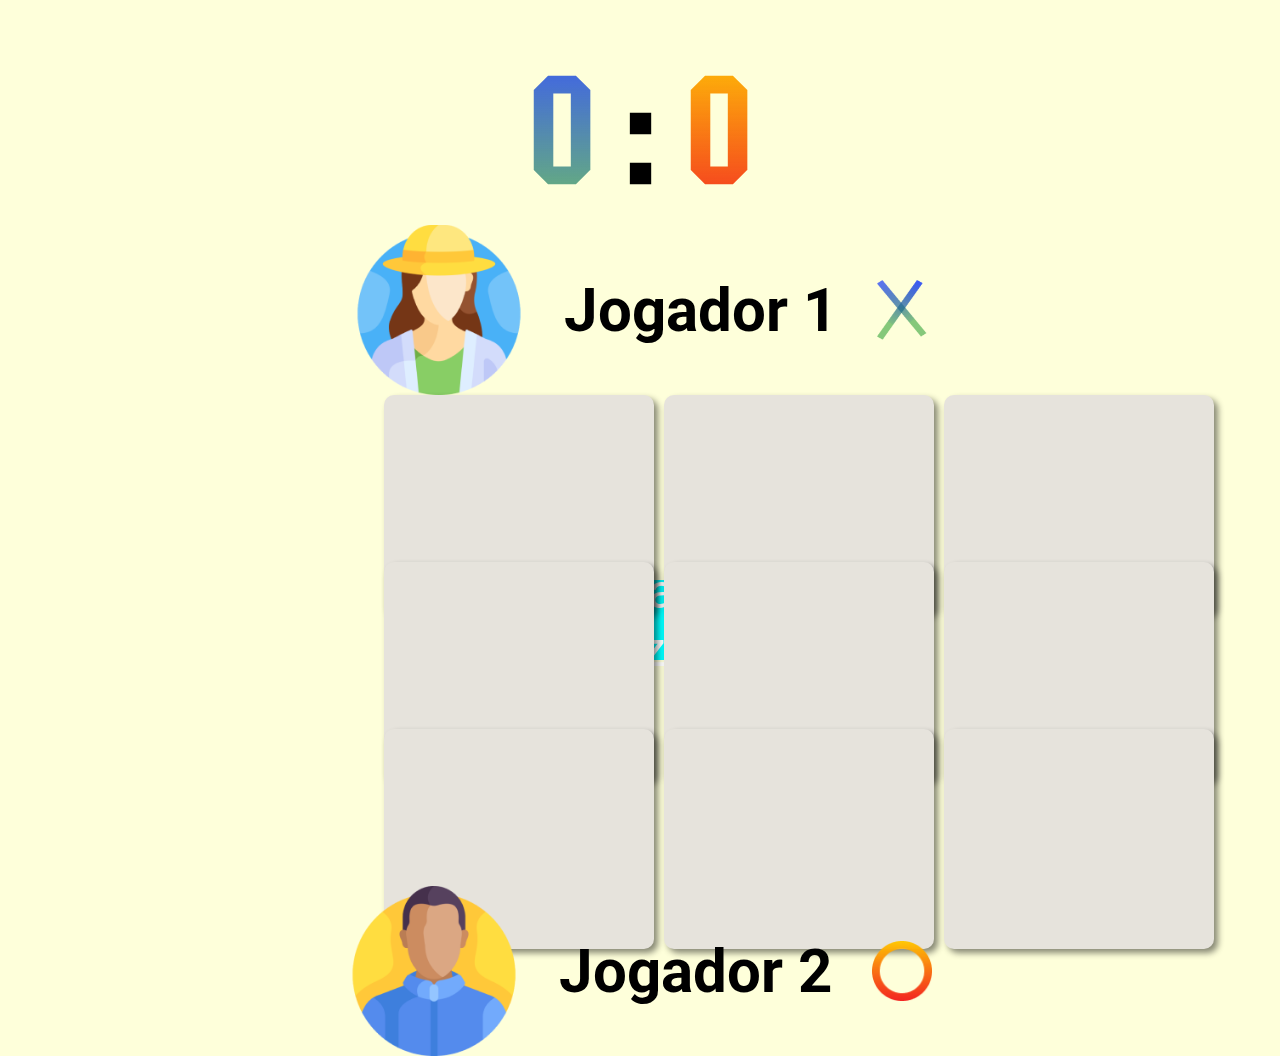
==== jogadores/jogadorXjogador.html @ dd8d2f93 "Tentando fazer jogador X maquina e arrumando alguns detalhes" ====
<!DOCTYPE html>
<html lang="en">
<head>
    <meta charset="UTF-8">
    <meta http-equiv="X-UA-Compatible" content="IE=edge">
    <meta name="viewport" content="width=device-width, initial-scale=1.0">
    
    <link rel="stylesheet" href="styleJogadores.css" />

        <link rel="preconnect" href="https://fonts.googleapis.com">
        <link rel="preconnect" href="https://fonts.gstatic.com" crossorigin>

        <link href="https://fonts.googleapis.com/css2?family=Iceberg&family=Iceland&family=Roboto&display=swap" rel="stylesheet">
        
        <script src="script.js" defer></script>
    
    <title>Jogo da velha</title>
</head>


<body>
    <div id="telaReiniciar">
        <div class="containerReiniciar">
            <h1 id="statusJogo"></h1>
            <div class="containerBotoes">
                <button class="botao" id="pararJogar">
                    Parar de jogar
                </button>
                <button class="botao" id="continuarJogar" onclick="jogarNovamente()">
                    Jogar novamente
                </button>
            </div>
        </div>
    </div>
    <header class="placar">
        <h2 class="placarJogador1" id="placarJogador1">0</h2>
        <h2 class="divisaoPlacar">:</h2>
        <h2 class="placarJogador2" id="placarJogador2">0</h2>
    </header>
    
    <main class="container">
        <div class="jogador 1">
            <img class="imgjogador" src="../img/womanB1.png" alt="">
            <h3>Jogador 1</h3>
            <img class="imgSimbX" src="../img/X.png" alt="">
            <div class="vezJogar" id="x">
                <p>Sua vez</p>
            </div>
        </div>

        <div class="tabuleiro">
            <div class="celula" id="0"></div>
            <div class="celula" id="1"></div>
            <div class="celula" id="2"></div>
            <div class="celula" id="3"></div>
            <div class="celula" id="4"></div>
            <div class="celula" id="5"></div>
            <div class="celula" id="6"></div>
            <div class="celula" id="7"></div>
            <div class="celula" id="8"></div>
        </div>

        <div class="jogador 2">
            <img class="imgjogador" src="../img/manY2.png" alt="">
            <h3>Jogador 2</h3>
            <img class="imgSimbO" src="../img/O.png" alt="">
            <div class="vezJogar" id="o">
                <p>Sua vez</p>
            </div>
        </div>

    </main>
    
</body>
</html>
---- jogadores/styleJogadores.css ----
* {
    padding: 0;
    margin: 0;
    box-sizing: border-box;
}

body {
    width: 100vw;
    height: 100vh;
    display: flex;
    align-items: center;
    justify-content: center;
    flex-direction: column;
    background-color: #fbff0025;
}

/* .titulo {
    height: 15%;
    font-family: "Franklin Gothic Medium", "Arial Narrow", Arial, sans-serif;
    font-size: 35px;
    background-image: linear-gradient(to top, blue, red);
    -webkit-background-clip: text;
    -webkit-text-fill-color: transparent;
} */

/* * PONTUAÇÃO */
header{
    height: 20vh;
    width: 100%;
    display: flex;
    align-items: flex-end;
    justify-content: center;
    font-size: 100px;
    font-family: 'Iceberg', cursive;
    gap: 20px;
}

.placarJogador1{
    background-image: linear-gradient(to top, #0D921A99, #3A58F5);
    -webkit-background-clip: text;
    -webkit-text-fill-color: transparent;
}

.placarJogador2{
    background-image: linear-gradient(to top, #F10808DD, #FFC804);
    -webkit-background-clip: text;
    -webkit-text-fill-color: transparent;
}


/* * MAIN - RESTANTE */
.container {
    width: 100%;
    height: 100%;
    display: flex;
    justify-content: space-around;
    align-items: center;
    flex-direction: row;
}

.tabuleiro {
    min-height: 78%;
    min-width: 40%;
    display: grid;
    grid-gap: 10px;
    grid-template-columns: repeat(3, 1fr);
    grid-auto-rows: minmax(100px, 1fr);
    grid-template-areas:
        "celula1 celula2 celula3"
        "celula4 celula5 celula6"
        "celula7 celula8 celula9";
}
.celula {
    width: 370px;
    height: 320px;
    border: 2px;
    background-color: #E6E3DC;
    border-radius: 10px;
    /* border: 5px solid #81830148; */
    display: flex;
    align-items: center;
    justify-content: center;
    font-family: "Segoe UI", Tahoma, Geneva, Verdana, sans-serif;
    font-size: 5rem;
    box-shadow: 4px 4px 6px #00000077;
}

.celula:hover {
    box-shadow: 8px 8px 10px #222221AA;
}

.celula:nth-child(1) {
    grid-area: celula1;
}
.celula:nth-child(2) {
    grid-area: celula2;
}
.celula:nth-child(3) {
    grid-area: celula3;
}
.celula:nth-child(4) {
    grid-area: celula4;
}
.celula:nth-child(5) {
    grid-area: celula5;
}
.celula:nth-child(6) {
    grid-area: celula6;
}
.celula:nth-child(7) {
    grid-area: celula7;
}
.celula:nth-child(8) {
    grid-area: celula8;
}
.celula:nth-child(9) {
    grid-area: celula9;
}

/* * JOGADOR */

.jogador{
    display: flex;
    align-items: center;
    justify-content: center;
    flex-direction: column;
    gap: 40px;
}

.jogador .imgjogador{
    width: 370px;
    height: 370px;
}

.jogador h3{
    font-size: 60px;
    font-family: 'Roboto', sans-serif;
}

.jogador .imgSimbX{
    width: 60px;
    height: 70px;
}

.jogador .imgSimbO{
    width: 80px;
    height: 80px;
}

.vezJogar{
    background-color: aqua;
    width: 200px;
    height: 70px;
    display: none;
    align-items: center;
    justify-content: center;
    position: absolute;
    bottom: 240px;
    z-index: -2;
    
}

#x{
    display: flex;
}
.vezJogar p{
    font-size: 50px;
    font-family: 'Roboto', sans-serif;
    color: white;
}


/* PARTE DE REINICIAR JOGO */
#telaReiniciar {
    height: 100vh;
    width: 100vw;
    opacity: 0.9;
    display: none;
    position: absolute;
    background-color: #000000ff;
}

.containerReiniciar {
    width: 100vw;
    height: 100vh;
    display: flex;
    align-items: center;
    justify-content: center;
    flex-direction: column;
    gap: 35px;
}

#statusJogo {
    width: 90%;
    height: 10%;
    font-size: 100px;
    color: white;
    display: flex;
    align-items: center;
    justify-content: center;
}

.containerBotoes {
    width: 90%;
    height: 30%;
    display: flex;
    align-items: center;
    justify-content: center;
    flex-direction: row;
    gap: 120px;
}

.botao {
    width: 300px;
    height: 150px;
    font-size: 50px;
}

@media (max-width: 1900px){
    .container {
        width: 100%;
        height: 70%;
        display: flex;
        justify-content: space-around;
        align-items: center;
        flex-direction: column;
    }

    .tabuleiro {
        height: 10vh;
        width: 10vw;
        grid-gap: 10px;
    }
    .celula {
        width: 270px;
        height: 220px;
    }

    .jogador{
        display: flex;
        flex-direction: row;
        gap: 40px;
        height: 300px;
    }

    .jogador .imgjogador{
        width: 170px;
        height: 170px;
    }
    
    .jogador h3{
        font-size: 60px;
        font-family: 'Roboto', sans-serif;
    }
    
    .jogador .imgSimbX{
        width: 50px;
        height: 60px;
    }
    
    .jogador .imgSimbO{
        width: 60px;
        height: 60px;
    }

    .vezJogar{
        background-color: aqua;
        width: 100px;
        height: 80px;
        display: none;
        align-items: center;
        justify-content: center;
      
        /* z-index: -2; */
        
    }
    

}
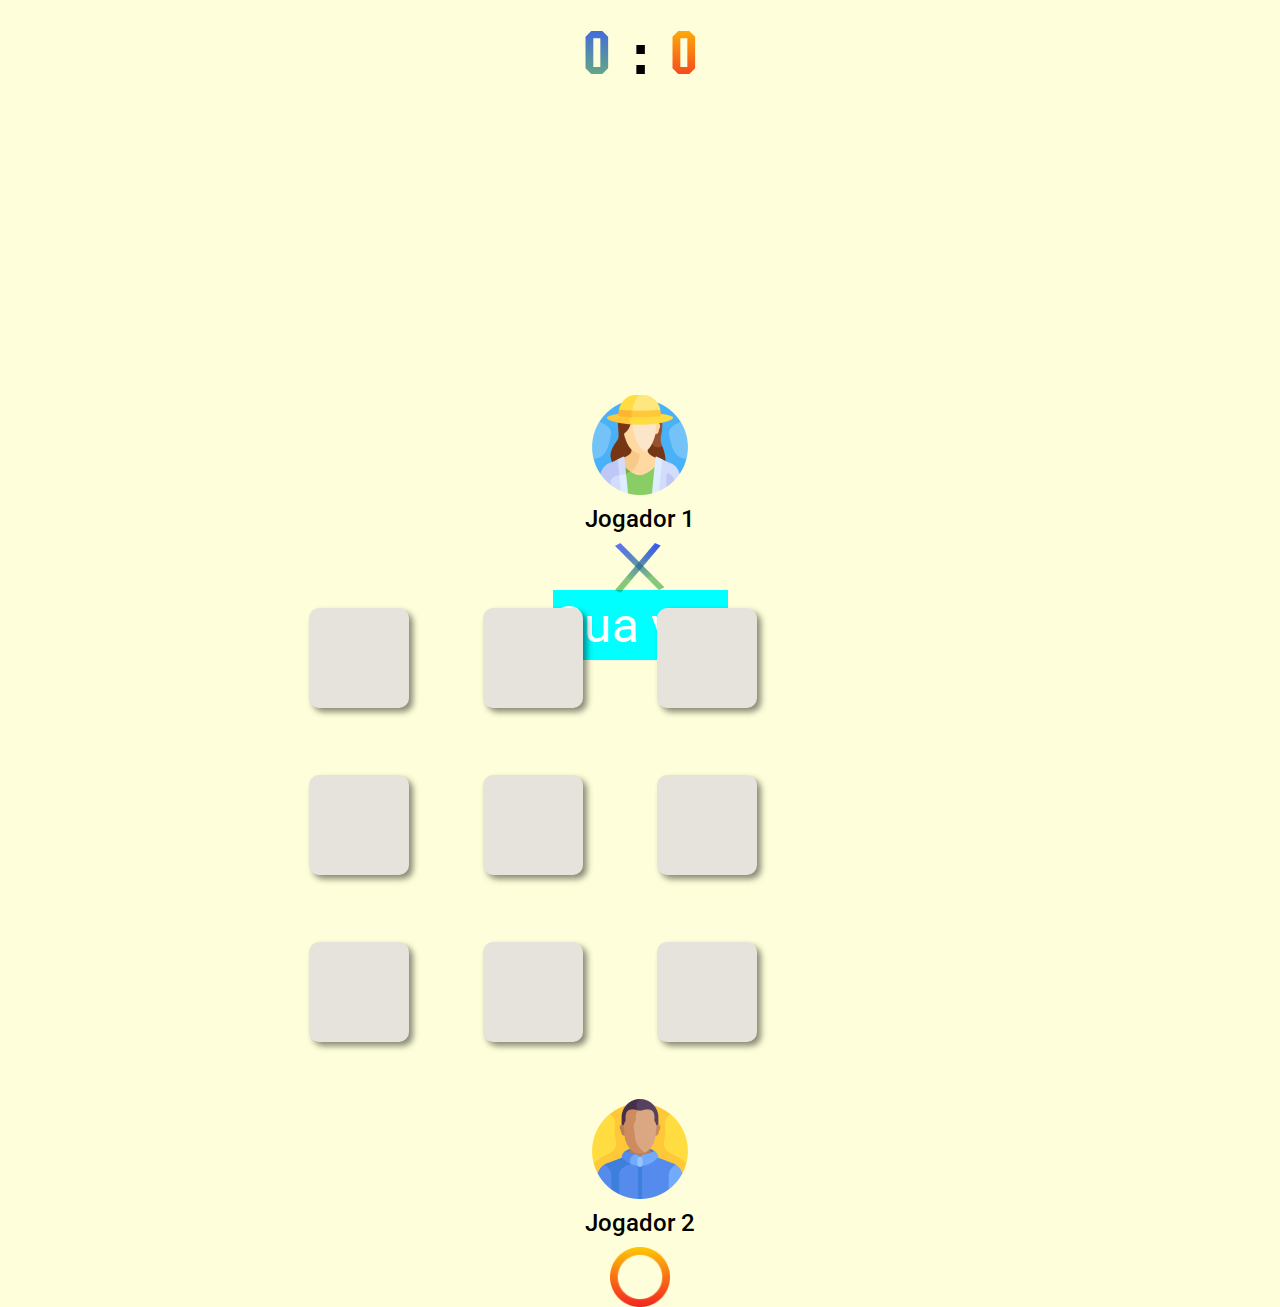
==== commit 3c8f1996: "responsividade tela jogadorxjogador" ====
--- a/jogadores/jogadorXjogador.html
+++ b/jogadores/jogadorXjogador.html
@@ -11,7 +11,7 @@
         <link rel="preconnect" href="https://fonts.gstatic.com" crossorigin>
 
         <link href="https://fonts.googleapis.com/css2?family=Iceberg&family=Iceland&family=Roboto&display=swap" rel="stylesheet">
-        
+
         <script src="script.js" defer></script>
     
     <title>Jogo da velha</title>
@@ -39,7 +39,7 @@
     </header>
     
     <main class="container">
-        <div class="jogador 1">
+        <div class="jogador 1" id="jogador-1">
             <img class="imgjogador" src="../img/womanB1.png" alt="">
             <h3>Jogador 1</h3>
             <img class="imgSimbX" src="../img/X.png" alt="">
@@ -60,7 +60,7 @@
             <div class="celula" id="8"></div>
         </div>
 
-        <div class="jogador 2">
+        <div class="jogador 2" id="jogador-2">
             <img class="imgjogador" src="../img/manY2.png" alt="">
             <h3>Jogador 2</h3>
             <img class="imgSimbO" src="../img/O.png" alt="">
--- a/jogadores/styleJogadores.css
+++ b/jogadores/styleJogadores.css
@@ -217,63 +217,103 @@
 }
 
 @media (max-width: 1900px){
+
     .container {
         width: 100%;
         height: 70%;
         display: flex;
-        justify-content: space-around;
+        flex-direction: column;
         align-items: center;
+    }    
+
+    /* #telaReiniciar {
+        width: 100vw;
+        height: 100vh;
+        display: flex;
+        align-items: center;
+    }
+        .containerBotoes{
+            display: flex;
+            flex-direction: column;
+            align-items: center;
+            justify-content: space-between;
+        }
+        .botao {
+            width: 250px;
+        } */
+
+    .placar {
+        width: 5%;
+        height: 5%;
+        /* clear: both; */
+        position: absolute;
+        font-size: 40px;
+        margin: 0;
+        top: 0;
+        margin-top: 45px;
+        /* margin-bottom: 60px; */
+    }
+
+    .tabuleiro {
+        width: 10%;
+        height: 20%;
+        grid-gap: 10px;
+        margin-right: 150px;
+    }
+    .celula {
+        width: 100px;
+        height: 100px;
+    }
+        
+
+
+    img {
+        max-height: 100px;
+        max-width: 100px;
+    }
+
+
+
+
+    .jogador {
+        gap: 10px;
+        display: flex;
         flex-direction: column;
-    }
-
-    .tabuleiro {
-        height: 10vh;
-        width: 10vw;
-        grid-gap: 10px;
-    }
-    .celula {
-        width: 270px;
-        height: 220px;
-    }
-
-    .jogador{
-        display: flex;
-        flex-direction: row;
-        gap: 40px;
-        height: 300px;
-    }
-
-    .jogador .imgjogador{
-        width: 170px;
-        height: 170px;
+        align-items: center;
     }
     
-    .jogador h3{
-        font-size: 60px;
+    .jogador h3 {
+        font-size: 1.5rem;
+        font-weight: 500;
         font-family: 'Roboto', sans-serif;
-    }
+        display: inline-block;
+    }
+
+    #jogador-1 {
+        margin-top: 260px;
+        margin-bottom: 15px;
+    }
+
+    #jogador-1 .imgSimbX {
+        max-width: 50px;
+        max-height: 50px;
+    }
+
+    #jogador-2 .imgSimbO {
+        max-width: 60px;
+        max-height: 60px;
+    }
+
     
-    .jogador .imgSimbX{
-        width: 50px;
-        height: 60px;
-    }
     
-    .jogador .imgSimbO{
-        width: 60px;
-        height: 60px;
-    }
 
     .vezJogar{
         background-color: aqua;
-        width: 100px;
-        height: 80px;
+        width: 175px;
+        height: 70px;
         display: none;
         align-items: center;
         justify-content: center;
       
-        /* z-index: -2; */
-        
-    }
-    
-
+    }
 }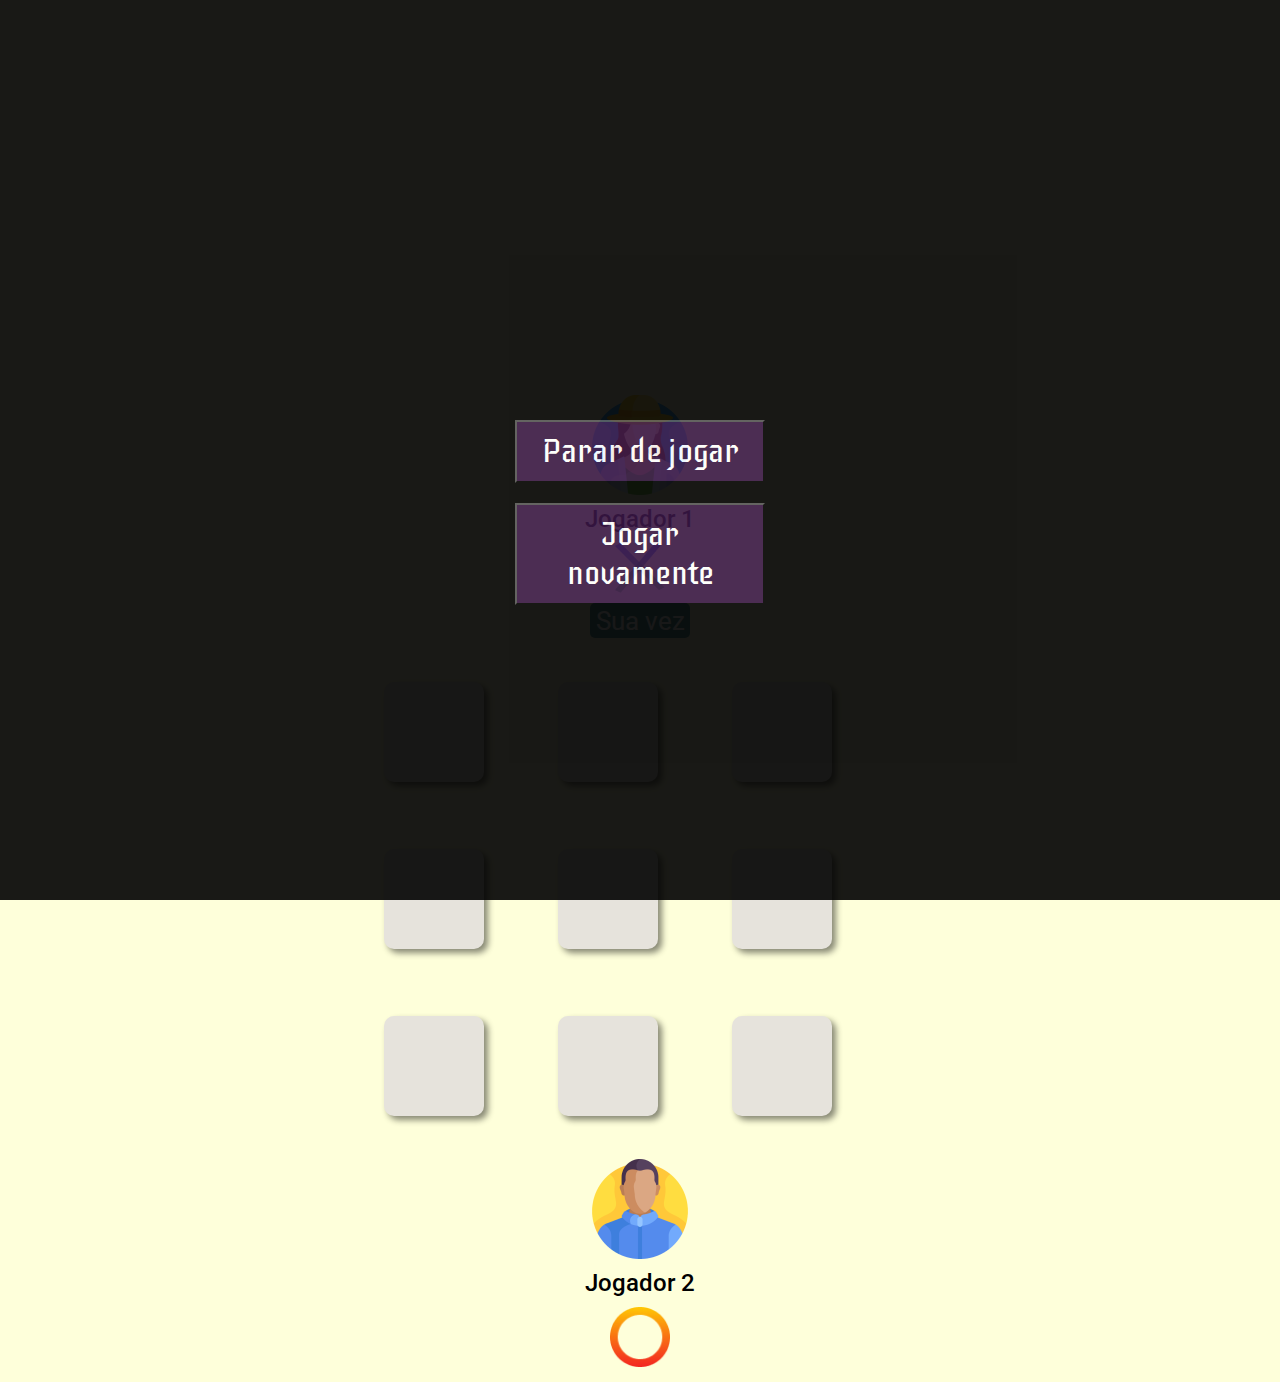
==== commit 155fd818: "Fazendo maquina vs jogador no nivel facil" ====
--- a/jogadores/jogadorXjogador.html
+++ b/jogadores/jogadorXjogador.html
@@ -32,12 +32,12 @@
             </div>
         </div>
     </div>
-    <header class="placar">
+    <!-- <header class="placar">
         <h2 class="placarJogador1" id="placarJogador1">0</h2>
         <h2 class="divisaoPlacar">:</h2>
         <h2 class="placarJogador2" id="placarJogador2">0</h2>
     </header>
-    
+     -->
     <main class="container">
         <div class="jogador 1" id="jogador-1">
             <img class="imgjogador" src="../img/womanB1.png" alt="">
--- a/jogadores/styleJogadores.css
+++ b/jogadores/styleJogadores.css
@@ -148,16 +148,14 @@
 }
 
 .vezJogar{
-    background-color: aqua;
+    background-color: cadetblue;
     width: 200px;
     height: 70px;
     display: none;
     align-items: center;
     justify-content: center;
-    position: absolute;
-    bottom: 240px;
     z-index: -2;
-    
+    border-radius: 5px;
 }
 
 #x{
@@ -200,20 +198,21 @@
     justify-content: center;
 }
 
-.containerBotoes {
-    width: 90%;
-    height: 30%;
-    display: flex;
-    align-items: center;
-    justify-content: center;
-    flex-direction: row;
-    gap: 120px;
-}
-
-.botao {
-    width: 300px;
-    height: 150px;
-    font-size: 50px;
+.containerBotoes{
+    display: flex;
+    gap: 80px;
+}
+
+button{
+    padding: 10px;
+    font-size: 80px;
+    font-family: 'Iceberg', cursive;
+    color: white;
+    background-color: #391745;
+}
+
+button:hover{
+   box-shadow: 12px 12px 29px rgb(65, 65, 65);
 }
 
 @media (max-width: 1900px){
@@ -225,22 +224,6 @@
         flex-direction: column;
         align-items: center;
     }    
-
-    /* #telaReiniciar {
-        width: 100vw;
-        height: 100vh;
-        display: flex;
-        align-items: center;
-    }
-        .containerBotoes{
-            display: flex;
-            flex-direction: column;
-            align-items: center;
-            justify-content: space-between;
-        }
-        .botao {
-            width: 250px;
-        } */
 
     .placar {
         width: 5%;
@@ -254,26 +237,23 @@
         /* margin-bottom: 60px; */
     }
 
-    .tabuleiro {
+    .container .tabuleiro {
         width: 10%;
         height: 20%;
         grid-gap: 10px;
-        margin-right: 150px;
+        display: grid;
+        align-items: center;
+        justify-content: center;
     }
     .celula {
         width: 100px;
         height: 100px;
     }
         
-
-
     img {
         max-height: 100px;
         max-width: 100px;
     }
-
-
-
 
     .jogador {
         gap: 10px;
@@ -293,27 +273,71 @@
         margin-top: 260px;
         margin-bottom: 15px;
     }
-
     #jogador-1 .imgSimbX {
         max-width: 50px;
         max-height: 50px;
     }
 
+    #jogador-2 {
+        margin-top: 15px;
+    }
     #jogador-2 .imgSimbO {
         max-width: 60px;
         max-height: 60px;
-    }
-
-    
-    
+        margin-bottom: 15px;
+    }
 
     .vezJogar{
-        background-color: aqua;
-        width: 175px;
-        height: 70px;
+        background-color: cadetblue;
+        width: 100px;
+        height: 35px;
         display: none;
         align-items: center;
         justify-content: center;
-      
-    }
+    }
+
+    .vezJogar p {
+        font-size: 1.6rem;
+    }
+
+    #telaReiniciar {
+        width: 100%;
+        height: 100%;
+        display: flex;
+        flex-direction: column;
+        align-items: center;
+        justify-content: center;
+    }
+    .containerReiniciar{
+        display: flex;
+        align-items: center;
+        justify-content: center;
+    }
+
+    #statusJogo {
+        font-size: 2.8rem;
+        font-family: 'Roboto', sans-serif;
+        font-weight: 400;
+    }
+
+    /* #telaReiniciar h1 {
+        font-size: 2.8rem;
+        font-family: 'Roboto', sans-serif;
+        font-weight: 400;
+    } */
+
+    .containerBotoes{
+        display: flex;
+        flex-direction: column;
+        align-items: center;
+        justify-content: space-between;
+        gap: 20px;
+    }
+
+    .botao {
+        width: 250px;
+        font-size: 2rem;
+    } 
+
+
 }